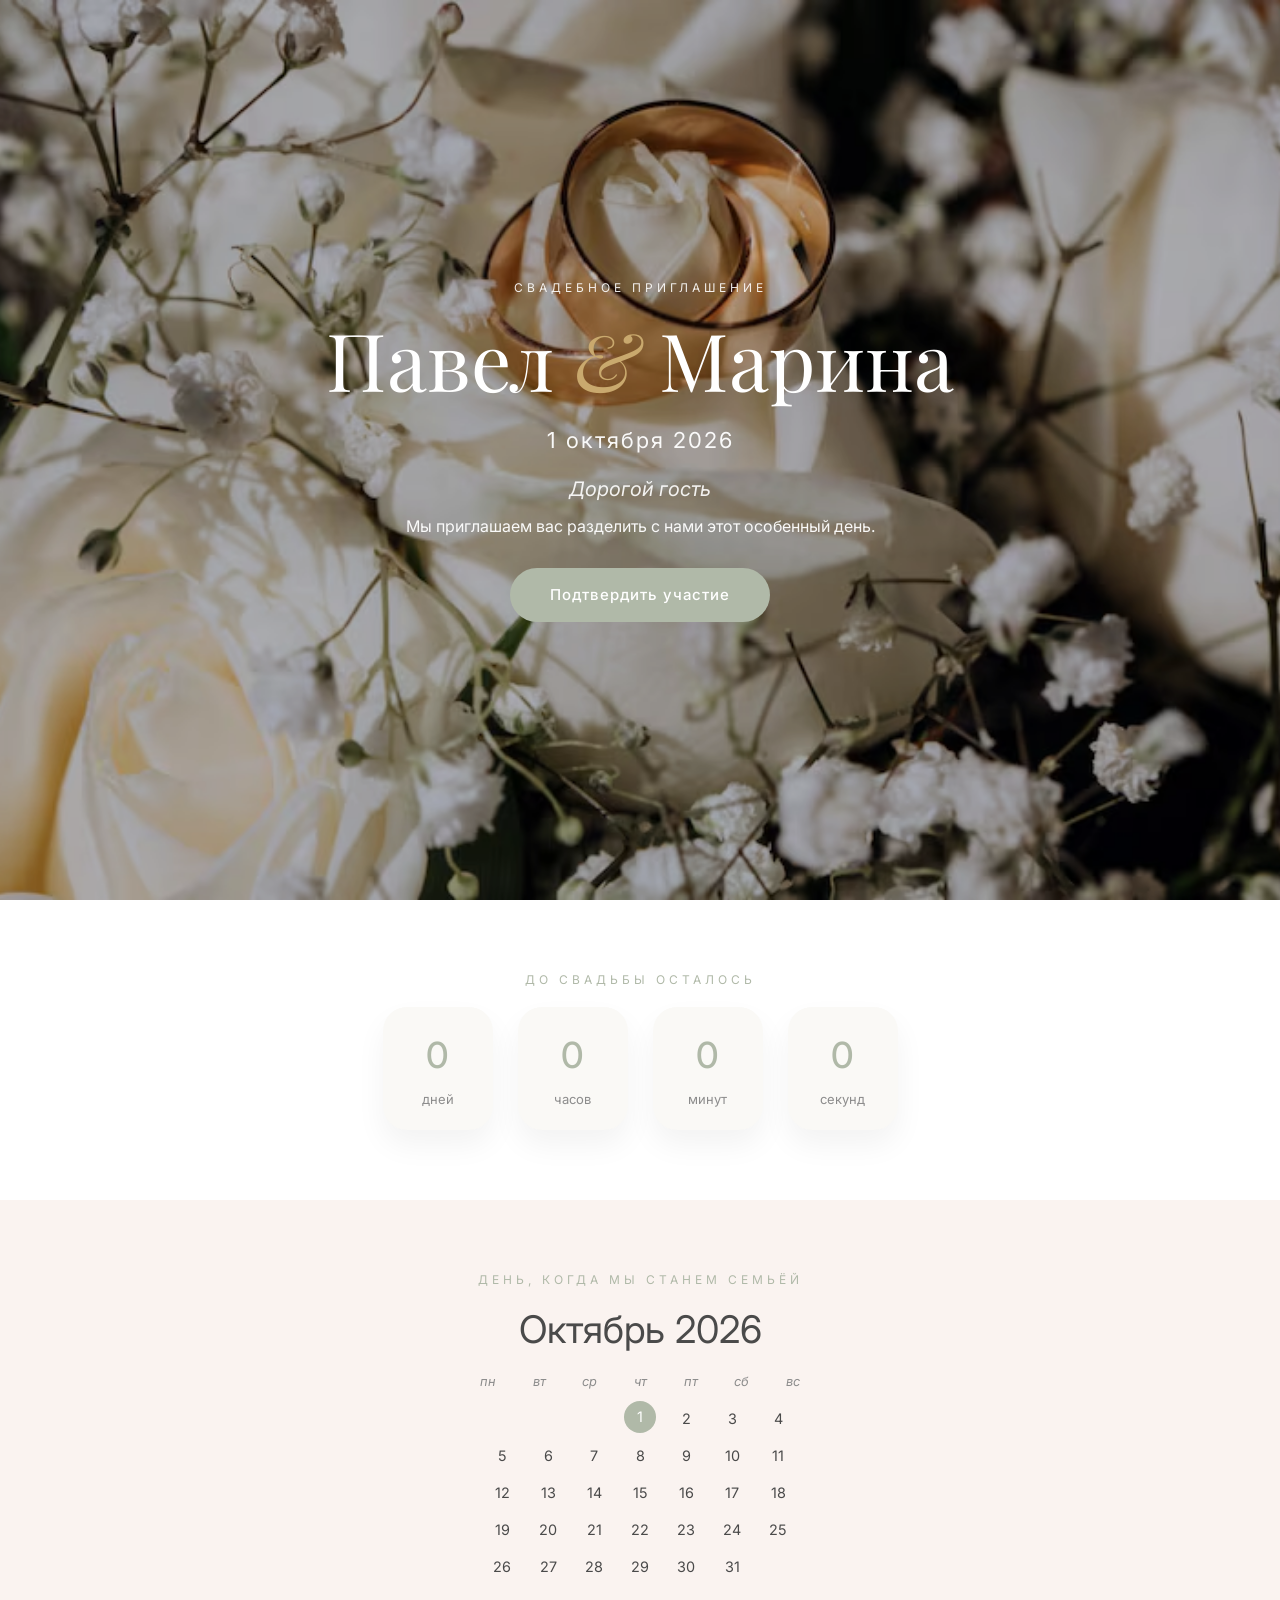
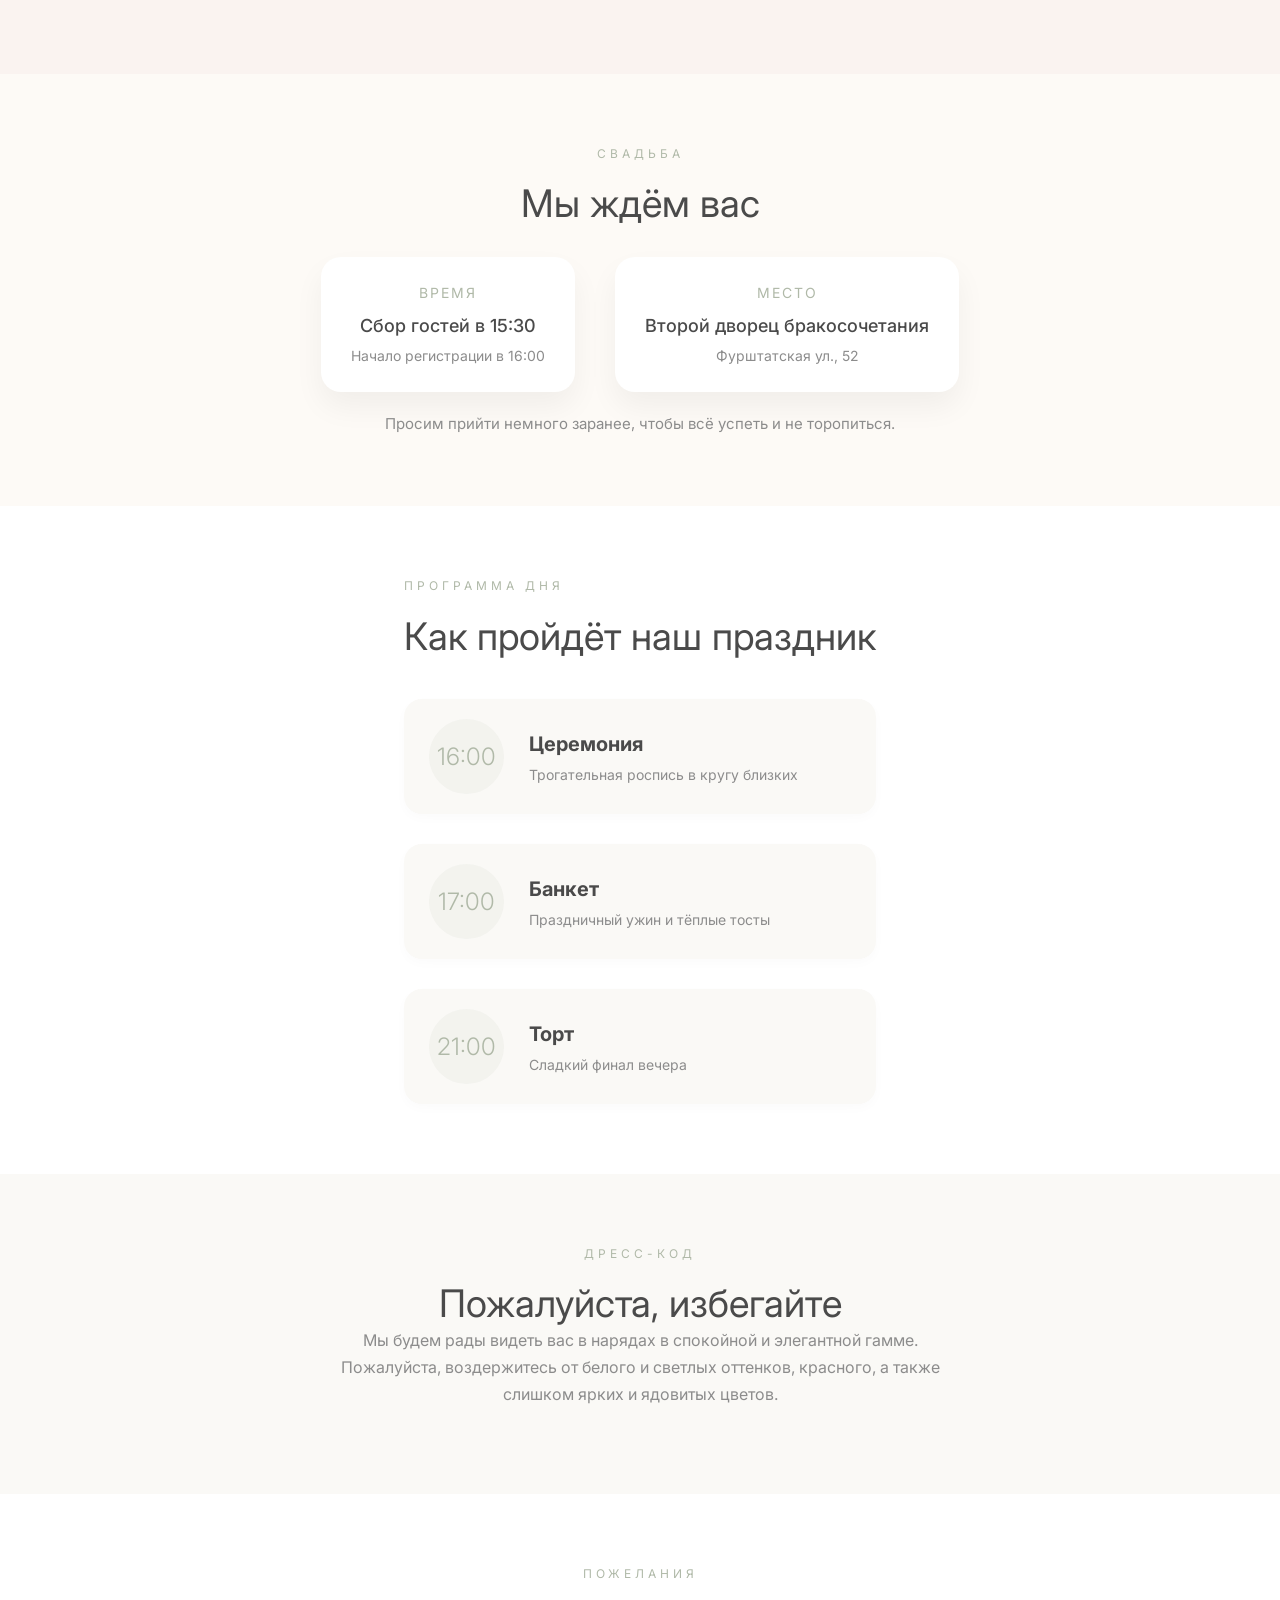
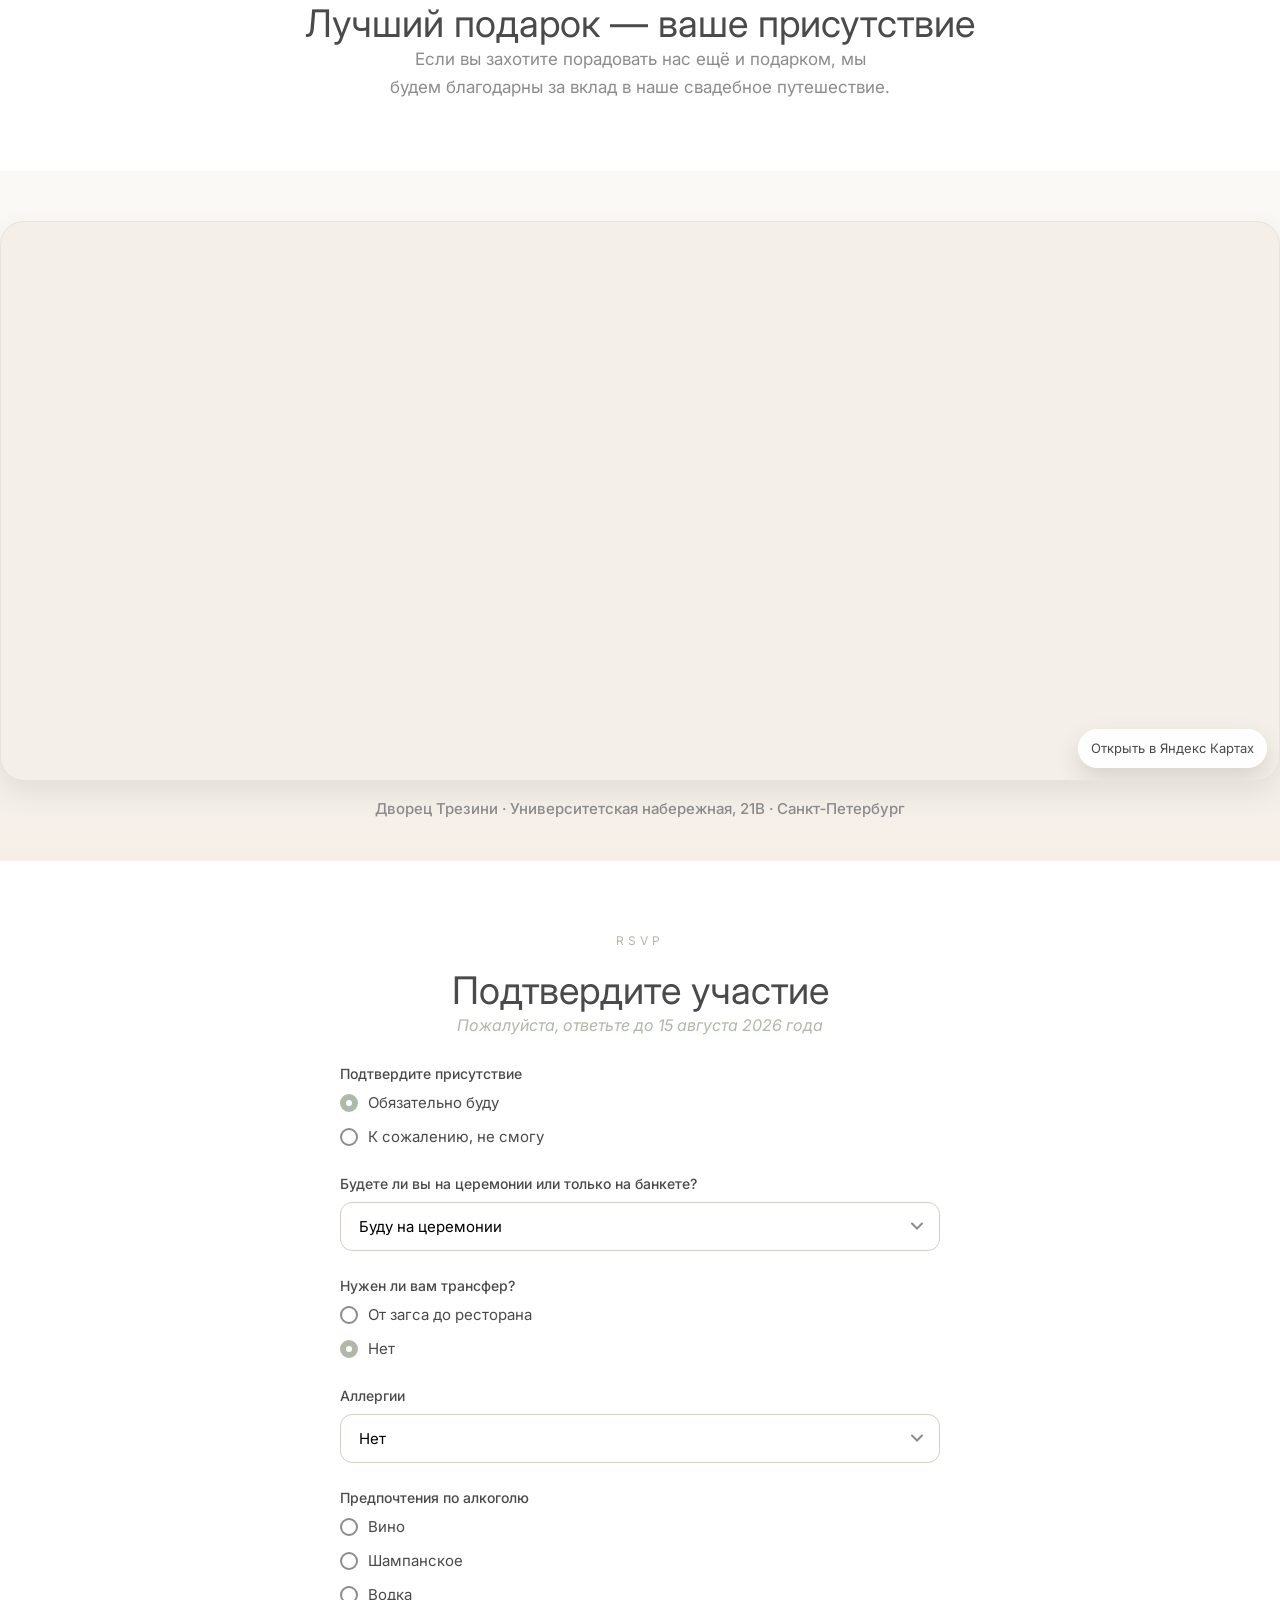
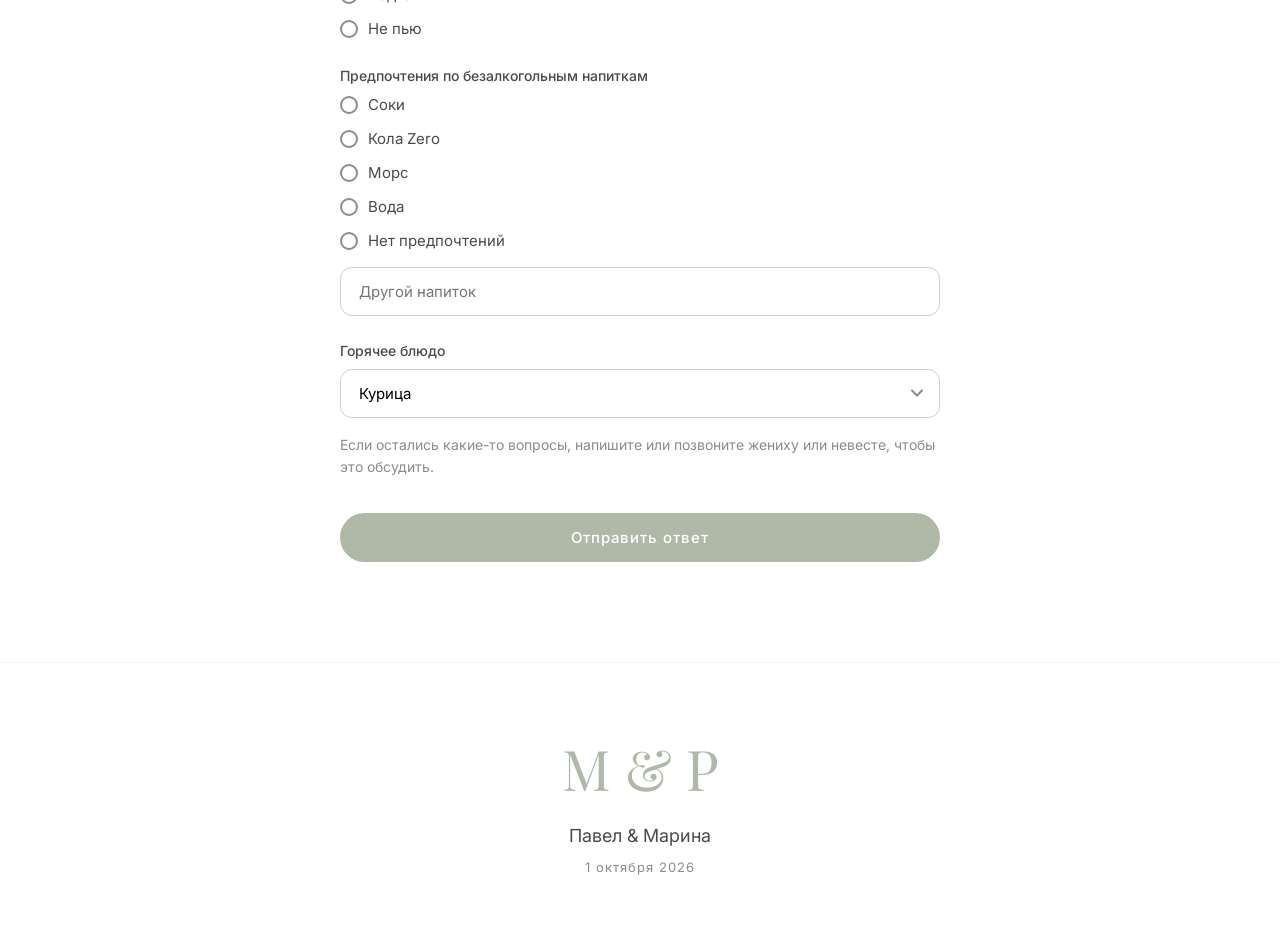
==== version2/index.html @ 0861cbe8 "initial site" ====
<!DOCTYPE html>
<html lang="ru">
  <head>
    <meta charset="UTF-8" />
    <meta name="viewport" content="width=device-width, initial-scale=1.0" />
    <title>Павел & Марина — 01.10.2026</title>
    <meta name="description" content="Приглашение на свадьбу Павла и Марины" />
    <meta property="og:title" content="Павел & Марина" />
    <meta property="og:description" content="1 октября 2026" />
    <meta property="og:image" content="../photos/hero.jpg" />
    <link rel="preconnect" href="https://fonts.googleapis.com" />
    <link rel="preconnect" href="https://fonts.gstatic.com" crossorigin />
    <link
      href="https://fonts.googleapis.com/css2?family=Playfair+Display:ital,wght@0,400;0,500;0,600;1,400&family=Inter:wght@300;400;500&display=swap"
      rel="stylesheet"
    />
    <link rel="stylesheet" href="style.css" />
  </head>
  <body>
    <div class="page">
      <!-- Hero с видео -->
      <header class="hero">
        <div class="hero-video-wrapper">
          <video
            autoplay
            muted
            loop
            playsinline
            class="hero-video"
            poster="../photos/hero.jpg"
          >
            <source src="../photos/wedding-video.mp4" type="video/mp4" />
          </video>
        </div>
        <div class="hero-overlay"></div>
        <div class="hero-content">
          <p class="overline">свадебное приглашение</p>
          <h1 class="names">Павел <span>&</span> Марина</h1>
          <p class="date">1 октября 2026</p>
          <div id="guestWelcome" class="guest-name"></div>
          <p id="heroInvitation" class="hero-invite"></p>
          <a href="#rsvp" class="btn btn-primary" id="rsvpLink"
            >Подтвердить участие</a
          >
        </div>
      </header>

      <main>
        <!-- Счётчик -->
        <section class="section countdown">
          <div class="container">
            <p class="overline">До свадьбы осталось</p>
            <div class="countdown-grid">
              <div class="count-item">
                <span id="days">0</span><small>дней</small>
              </div>
              <div class="count-item">
                <span id="hours">0</span><small>часов</small>
              </div>
              <div class="count-item">
                <span id="minutes">0</span><small>минут</small>
              </div>
              <div class="count-item">
                <span id="seconds">0</span><small>секунд</small>
              </div>
            </div>
          </div>
        </section>

        <!-- Календарь -->
        <section class="section calendar-section">
          <div class="container">
            <p class="overline">День, когда мы станем семьёй</p>
            <h2>Октябрь 2026</h2>
            <div class="calendar">
              <div class="calendar-header">
                <span>пн</span><span>вт</span><span>ср</span><span>чт</span
                ><span>пт</span><span>сб</span><span>вс</span>
              </div>
              <div class="calendar-grid">
                <div class="calendar-day"></div>
                <div class="calendar-day"></div>
                <div class="calendar-day"></div>
                <div class="calendar-day highlighted">1</div>
                <div class="calendar-day">2</div>
                <div class="calendar-day">3</div>
                <div class="calendar-day">4</div>
                <div class="calendar-day">5</div>
                <div class="calendar-day">6</div>
                <div class="calendar-day">7</div>
                <div class="calendar-day">8</div>
                <div class="calendar-day">9</div>
                <div class="calendar-day">10</div>
                <div class="calendar-day">11</div>
                <div class="calendar-day">12</div>
                <div class="calendar-day">13</div>
                <div class="calendar-day">14</div>
                <div class="calendar-day">15</div>
                <div class="calendar-day">16</div>
                <div class="calendar-day">17</div>
                <div class="calendar-day">18</div>
                <div class="calendar-day">19</div>
                <div class="calendar-day">20</div>
                <div class="calendar-day">21</div>
                <div class="calendar-day">22</div>
                <div class="calendar-day">23</div>
                <div class="calendar-day">24</div>
                <div class="calendar-day">25</div>
                <div class="calendar-day">26</div>
                <div class="calendar-day">27</div>
                <div class="calendar-day">28</div>
                <div class="calendar-day">29</div>
                <div class="calendar-day">30</div>
                <div class="calendar-day">31</div>
              </div>
            </div>
          </div>
        </section>

        <!-- Детали свадьбы -->
        <section class="section details">
          <div class="container">
            <p class="overline">Свадьба</p>
            <h2>Мы ждём вас</h2>
            <div class="details-grid">
              <div class="detail">
                <p class="detail-label">Время</p>
                <p class="detail-value">Сбор гостей в 15:30</p>
                <p class="detail-address">Начало регистрации в 16:00</p>
              </div>
              <div class="detail">
                <p class="detail-label">Место</p>
                <p class="detail-value">Второй дворец бракосочетания</p>
                <p class="detail-address">Фурштатская ул., 52</p>
              </div>
            </div>
            <p
              class="timing-note"
              style="
                max-width: 600px;
                margin: 20px auto 0;
                color: var(--muted);
                font-size: 15px;
              "
            >
              Просим прийти немного заранее, чтобы всё успеть и не торопиться.
            </p>
          </div>
        </section>

        <!-- Программа дня -->
        <section class="section schedule">
          <div class="container">
            <p class="overline">Программа дня</p>
            <h2>Как пройдёт наш праздник</h2>
            <div class="timeline">
              <div class="tl-item">
                <div class="time">16:00</div>
                <div>
                  <h3>Церемония</h3>
                  <p>Трогательная роспись в кругу близких</p>
                </div>
              </div>
              <div class="tl-item">
                <div class="time">17:00</div>
                <div>
                  <h3>Банкет</h3>
                  <p>Праздничный ужин и тёплые тосты</p>
                </div>
              </div>
              <div class="tl-item">
                <div class="time">21:00</div>
                <div>
                  <h3>Торт</h3>
                  <p>Сладкий финал вечера</p>
                </div>
              </div>
            </div>
          </div>
        </section>

        <!-- Дресс-код -->
        <section class="section dresscode">
          <div class="container">
            <p class="overline">Дресс-код</p>
            <h2>Пожалуйста, избегайте</h2>
            <p class="dress-subtitle">
              Мы будем рады видеть вас в нарядах в спокойной и элегантной гамме.
              Пожалуйста, воздержитесь от белого и светлых оттенков, красного,
              а также слишком ярких и ядовитых цветов.
            </p>
           
          </div>
        </section>

        <!-- Пожелания -->
        <section class="section gifts">
          <div class="container">
            <p class="overline">Пожелания</p>
            <h2>Лучший подарок — ваше присутствие</h2>
            <p class="gifts-text">
              Если вы захотите порадовать нас ещё и подарком, мы будем
              благодарны за вклад в наше свадебное путешествие.
            </p>
          </div>
        </section>

        <!-- Локация -->
        <section class="section location">
          <div class="map-wrapper">
            <div class="map-container">
              <iframe
                title="Карта места проведения"
                src="https://yandex.com/map-widget/v1/org/dvorets_trezini/1161661043/?ll=30.288212%2C59.936986&z=16"
                width="100%"
                height="100%"
                loading="lazy"
                allowfullscreen="true"
                referrerpolicy="strict-origin-when-cross-origin"
              ></iframe>
              <a
                class="map-link"
                href="https://yandex.com/maps/-/CTr6eLzB"
                target="_blank"
                rel="noopener noreferrer"
              >
                Открыть в Яндекс Картах
              </a>
            </div>
          </div>
          <div class="container">
            <p class="map-address">
              Дворец Трезини · Университетская набережная, 21В · Санкт‑Петербург
            </p>
          </div>
        </section>

        <!-- RSVP -->
        <section id="rsvp" class="section rsvp">
          <div class="container">
            <p class="overline">RSVP</p>
            <h2>Подтвердите участие</h2>
            <p class="rsvp-deadline">
              Пожалуйста, ответьте до 15 августа 2026 года
            </p>
            <p id="guestGreeting" class="guest-greeting"></p>
            <form id="rsvpForm" class="rsvp-form">
              <input type="text" name="website" class="honeypot" />
              <input type="hidden" name="name" id="guestNameInput" value="" />

              <div class="form-group">
                <label>Подтвердите присутствие</label>
                <div class="radio-group">
                  <label
                    ><input
                      type="radio"
                      name="attending"
                      value="обязательно буду"
                      checked
                    /><span class="radio"></span> Обязательно буду</label
                  >
                  <label
                    ><input
                      type="radio"
                      name="attending"
                      value="к сожалению, не смогу"
                    /><span class="radio"></span> К сожалению, не смогу</label
                  >
                </div>
              </div>
              <div class="form-group">
                <label>Будете ли вы на церемонии или только на банкете?</label>
                <select name="ceremony">
                  <option>Буду на церемонии</option>
                  <option>Приду только на банкет</option>
                </select>
              </div>
              <div class="form-group">
                <label>Нужен ли вам трансфер?</label>
                <div class="radio-group">
                  <label
                    ><input
                      type="radio"
                      name="transfer"
                      value="от загса до ресторана"
                    /><span class="radio"></span> От загса до
                    ресторана</label
                  >
                  <label
                    ><input type="radio" name="transfer" value="нет" checked /><span
                      class="radio"
                    ></span>
                    Нет</label
                  >
                </div>
              </div>
              <div class="form-group">
                <label>Аллергии</label>
                <select name="allergy" id="allergySelect">
                  <option>Нет</option>
                  <option>Есть (комментарий)</option>
                </select>
              </div>
              <div
                class="form-group"
                id="allergyCommentField"
                style="display: none"
              >
                <input
                  type="text"
                  name="allergy_comment"
                  placeholder="Опишите ваши пожелания"
                />
              </div>
              <div class="form-group">
                <label>Предпочтения по алкоголю</label>
                <div class="checkbox-group" data-none-value="не пью">
                  <label
                    ><input type="checkbox" name="alcohol" value="вино" /><span
                      class="checkbox"
                    ></span>
                    Вино</label
                  >
                  <label
                    ><input type="checkbox" name="alcohol" value="шампанское" /><span
                      class="checkbox"
                    ></span>
                    Шампанское</label
                  >
                  <label
                    ><input type="checkbox" name="alcohol" value="водка" /><span
                      class="checkbox"
                    ></span>
                    Водка</label
                  >
                  <label
                    ><input type="checkbox" name="alcohol" value="не пью" /><span
                      class="checkbox"
                    ></span>
                    Не пью</label
                  >
                </div>
              </div>
              <div class="form-group">
                <label>Предпочтения по безалкогольным напиткам</label>
                <div class="checkbox-group" data-none-value="нет предпочтений">
                  <label
                    ><input
                      type="checkbox"
                      name="soft_drinks"
                      value="соки"
                    /><span class="checkbox"></span> Соки</label
                  >
                  <label
                    ><input
                      type="checkbox"
                      name="soft_drinks"
                      value="кола zero"
                    /><span class="checkbox"></span> Кола Zero</label
                  >
                  <label
                    ><input
                      type="checkbox"
                      name="soft_drinks"
                      value="морс"
                    /><span class="checkbox"></span> Морс</label
                  >
                  <label
                    ><input
                      type="checkbox"
                      name="soft_drinks"
                      value="вода"
                    /><span class="checkbox"></span> Вода</label
                  >
                  <label
                    ><input
                      type="checkbox"
                      name="soft_drinks"
                      value="нет предпочтений"
                    /><span class="checkbox"></span> Нет предпочтений</label
                  >
                </div>
                <input
                  type="text"
                  name="soft_drinks_comment"
                  placeholder="Другой напиток"
                  class="soft-drink-input"
                />
              </div>
              <div class="form-group">
                <label>Горячее блюдо</label>
                <select name="main_dish">
                  <option>Курица</option>
                  <option>Рыба</option>
                  <option>Нет предпочтений</option>
                </select>
              </div>
              <p class="form-note">
                Если остались какие-то вопросы, напишите или позвоните жениху или
                невесте, чтобы это обсудить.
              </p>
              <button type="submit" class="btn btn-primary submit-btn">
                Отправить ответ
              </button>
            </form>
            <div id="successMessage" class="success-message"></div>
          </div>
        </section>
      </main>

      <footer>
        <div class="monogram">M & P</div>
        <p>Павел & Марина</p>
        <small>1 октября 2026</small>
      </footer>
    </div>

    <script src="script.js"></script>
  </body>
</html>
---- version2/style.css ----
:root {
  --sage: #b0b9a8;
  --text: #4a4a4a;
  --muted: #8c8c8c;
  --bg: #f9f7f4;
  --white: #ffffff;
  --gold: #c9a96e;
  --shadow: 0 15px 30px rgba(0, 0, 0, 0.05);
}

* {
  margin: 0;
  padding: 0;
  box-sizing: border-box;
}
html {
  scroll-behavior: smooth;
  scroll-snap-type: none;
}
body {
  font-family: "Inter", sans-serif;
  background: var(--bg);
  color: var(--text);
  line-height: 1.6;
  -webkit-font-smoothing: antialiased;
  overflow-x: hidden;
}
img {
  display: block;
  max-width: 100%;
  height: auto;
}
a {
  text-decoration: none;
  color: inherit;
}
.container {
  max-width: 800px;
  margin: 0 auto;
  padding: 0 24px;
}

.section {
  min-height: auto;
  display: flex;
  align-items: center;
  justify-content: center;
  padding: 70px 0;
  scroll-snap-align: none;
  opacity: 0;
  transform: translateY(20px);
  transition: opacity 0.9s ease, transform 0.9s ease;
}
.section.visible {
  opacity: 1;
  transform: translateY(0);
}

/* RSVP — всегда видима */
.rsvp {
  opacity: 1 !important;
  transform: translateY(0) !important;
  transition: none;
}

/* Hero */
.hero {
  position: relative;
  min-height: 100vh;
  display: flex;
  align-items: center;
  justify-content: center;
  text-align: center;
  overflow: hidden;
  color: white;
  scroll-snap-align: start;
}
.hero-video-wrapper {
  position: absolute;
  inset: 0;
  z-index: 0;
}
.hero-video {
  width: 100%;
  height: 100%;
  object-fit: cover;
}
.hero-overlay {
  position: absolute;
  inset: 0;
  background: rgba(0, 0, 0, 0.25);
  z-index: 1;
}
.hero-content {
  position: relative;
  z-index: 2;
  padding: 20px;
}
.hero-leaves {
  position: absolute;
  inset: 0;
  z-index: 1;
  pointer-events: none;
}
.leaf {
  position: absolute;
  opacity: 0.8;
  width: 280px;
}
.leaf-left {
  bottom: 0;
  left: -50px;
  transform: rotate(-10deg);
}
.leaf-right {
  top: -30px;
  right: -60px;
  transform: rotate(15deg);
}

.overline {
  text-transform: uppercase;
  letter-spacing: 4px;
  font-size: 12px;
  color: var(--sage);
  margin-bottom: 18px;
}
.hero .overline {
  color: rgba(255, 255, 255, 0.9);
}
h1.names {
  font-family: "Playfair Display", serif;
  font-weight: 400;
  font-size: clamp(52px, 10vw, 80px);
  line-height: 1.1;
  margin-bottom: 20px;
  color: white;
}

h1.names span {
  font-style: italic;
  color: var(--gold);
}
.date {
  font-size: 22px;
  letter-spacing: 2px;
  margin-bottom: 15px;
  color: rgba(255, 255, 255, 0.95);
}
.guest-name {
  font-size: 20px;
  font-style: italic;
  color: rgba(255, 255, 255, 0.9);
  margin-bottom: 8px;
}
.hero-invite {
  font-size: 16px;
  line-height: 1.7;
  color: rgba(255, 255, 255, 0.95);
  max-width: 620px;
  margin: 0 auto 28px;
}

h2 {
  font-size: clamp(28px, 4vw, 38px);
  font-weight: 400;
  line-height: 1.2;
}

.btn {
  display: inline-block;
  padding: 15px 40px;
  border-radius: 50px;
  font-size: 15px;
  letter-spacing: 1px;
  font-weight: 500;
  cursor: pointer;
  border: none;
  font-family: inherit;
  transition: 0.3s;
}
.btn-primary {
  background: var(--sage);
  color: white;
}
.btn-primary:hover {
  background: #9aa892;
  transform: translateY(-2px);
}
.btn-outline {
  background: transparent;
  border: 1px solid var(--sage);
  color: var(--sage);
}
.btn-outline:hover {
  background: var(--sage);
  color: white;
}

/* Счётчик */
.countdown {
  background: var(--white);
  text-align: center;
}
.countdown-grid {
  display: flex;
  justify-content: center;
  gap: 25px;
  flex-wrap: wrap;
  margin-top: 10px;
}
.count-item {
  background: #faf9f6;
  border-radius: 24px;
  padding: 20px 25px;
  box-shadow: var(--shadow);
  min-width: 110px;
}
.count-item span {
  font-size: 36px;
  font-weight: 500;
  color: var(--sage);
}
.count-item small {
  display: block;
  font-size: 13px;
  color: var(--muted);
  text-transform: lowercase;
  margin-top: 4px;
}

/* Календарь */
.calendar-section {
  background: #faf3f0;
  text-align: center;
}
.calendar {
  margin: 20px auto;
  max-width: 320px;
}
.calendar-header {
  display: flex;
  justify-content: space-between;
  font-size: 0.8rem;
  color: var(--muted);
  font-style: italic;
  margin-bottom: 8px;
}
.calendar-grid {
  display: grid;
  grid-template-columns: repeat(7, 1fr);
  gap: 2px;
  text-align: center;
}
.calendar-day {
  font-size: 0.9rem;
  padding: 6px 2px;
  color: var(--text);
}
.calendar-day.highlighted {
  background: var(--sage);
  color: white;
  border-radius: 50%;
  width: 32px;
  height: 32px;
  display: flex;
  align-items: center;
  justify-content: center;
  margin: 0 auto;
}

/* Остальные секции */
.story {
  background: var(--white);
  text-align: center;
}
.story-text {
  max-width: 650px;
  margin: 0 auto;
  color: var(--muted);
  font-size: 17px;
}
.story-text p {
  margin-bottom: 20px;
}

.details {
  text-align: center;
  background: #fdfaf6;
}
.details-grid {
  display: flex;
  justify-content: center;
  gap: 40px;
  flex-wrap: wrap;
  margin-top: 30px;
}
.detail {
  background: white;
  padding: 25px 30px;
  border-radius: 20px;
  box-shadow: var(--shadow);
  min-width: 180px;
}
.detail-label {
  font-size: 14px;
  text-transform: uppercase;
  letter-spacing: 2px;
  color: var(--sage);
  margin-bottom: 8px;
}
.detail-value {
  font-size: 18px;
  font-weight: 500;
}
.detail-address {
  color: var(--muted);
  font-size: 14px;
  margin-top: 4px;
}

.schedule {
  background: var(--white);
}
.timeline {
  display: flex;
  flex-direction: column;
  gap: 30px;
  margin-top: 40px;
}
.tl-item {
  display: flex;
  align-items: center;
  gap: 25px;
  background: #faf9f6;
  border-radius: 18px;
  padding: 20px 25px;
  box-shadow: 0 4px 12px rgba(0, 0, 0, 0.02);
}
.time {
  font-size: 24px;
  font-weight: 300;
  color: var(--sage);
  background: rgba(176, 185, 168, 0.1);
  border-radius: 50%;
  width: 75px;
  height: 75px;
  display: flex;
  align-items: center;
  justify-content: center;
  flex-shrink: 0;
  line-height: 1;
}
.tl-item h3 {
  font-size: 20px;
  margin-bottom: 4px;
}
.tl-item p {
  color: var(--muted);
  font-size: 14px;
}

/* Дресс-код */
.dresscode {
  text-align: center;
  background: #faf9f6;
}
.dress-subtitle {
  color: var(--muted);
  margin-bottom: 15px;
  line-height: 1.7;
  max-width: 640px;
  margin-left: auto;
  margin-right: auto;
}
.forbidden-colors {
  display: flex;
  justify-content: center;
  gap: 15px;
  margin: 20px 0;
  flex-wrap: wrap;
}
.color-badge {
  width: 40px;
  height: 40px;
  border-radius: 50%;
  border: 2px solid rgba(0, 0, 0, 0.1);
  position: relative;
  display: inline-block;
  cursor: default;
}
.color-badge .cross {
  position: absolute;
  top: 50%;
  left: 50%;
  transform: translate(-50%, -50%) rotate(45deg);
  width: 60%;
  height: 2px;
  background-color: #c00;
  display: block;
}
.color-badge .cross::after {
  content: "";
  position: absolute;
  top: 50%;
  left: 50%;
  transform: translate(-50%, -50%) rotate(90deg);
  width: 100%;
  height: 100%;
  background-color: #c00;
}
.fabric-badge {
  background: repeating-linear-gradient(
    45deg,
    #ccc,
    #ccc 2px,
    #999 2px,
    #999 4px
  );
}
.color-badge[data-tooltip]:hover::before {
  content: attr(data-tooltip);
  position: absolute;
  bottom: 120%;
  left: 50%;
  transform: translateX(-50%);
  background: rgba(0, 0, 0, 0.7);
  color: white;
  padding: 4px 8px;
  border-radius: 4px;
  font-size: 0.7rem;
  white-space: nowrap;
  z-index: 10;
}

/* Пожелания */
.gifts {
  text-align: center;
  background: var(--white);
}
.gifts-text {
  color: var(--muted);
  font-size: 17px;
  max-width: 500px;
  margin: 0 auto;
}

/* Локация */
.location {
  background: linear-gradient(180deg, #faf9f6 0%, #f5efe8 100%);
  text-align: center;
  padding: 50px 0 40px !important;
  flex-direction: column;
  display: flex;
  align-items: center;
  justify-content: center;
}
.location-heading-wrap {
  margin-bottom: 18px;
  text-align: center;
}
.location-heading-wrap h2 {
  font-family: "Playfair Display", serif;
  font-size: clamp(28px, 4vw, 38px);
  font-weight: 400;
  color: var(--text);
  margin-bottom: 0;
}
.map-wrapper {
  width: min(100%, 1400px);
  margin: 0 auto;
}
.map-container {
  position: relative;
  width: 100%;
  height: 560px;
  overflow: hidden;
  border-radius: 24px;
  box-shadow: 0 12px 30px rgba(0, 0, 0, 0.08);
  border: 1px solid rgba(176, 185, 168, 0.2);
  background: #f4efe8;
}
.map-container iframe {
  display: block;
  width: 100%;
  height: 100%;
  border: 0;
}
.map-link {
  position: absolute;
  right: 12px;
  bottom: 12px;
  z-index: 2;
  display: inline-flex;
  align-items: center;
  padding: 9px 13px;
  border-radius: 999px;
  background: rgba(255, 255, 255, 0.95);
  color: var(--text);
  font-size: 13px;
  box-shadow: 0 10px 24px rgba(0, 0, 0, 0.12);
}
.map-address {
  color: var(--muted);
  font-size: 15px;
  margin: 16px 0 0;
  font-weight: 500;
}

/* RSVP */
.rsvp {
  background: var(--white);
  text-align: center;
  min-height: 100vh;
}
.guest-greeting {
  max-width: 600px;
  margin: 0 auto 24px;
  text-align: center;
  color: var(--sage);
  font-size: 16px;
  font-style: italic;
}
.rsvp-deadline {
  font-style: italic;
  color: var(--sage);
  margin-bottom: 10px;
}
.rsvp-form {
  max-width: 600px;
  margin: 0 auto;
  display: flex;
  flex-direction: column;
  gap: 24px;
  text-align: left;
}
.form-group {
  display: flex;
  flex-direction: column;
  gap: 6px;
}
.form-group label {
  font-size: 14px;
  font-weight: 500;
  color: var(--text);
}
input,
select,
textarea {
  width: 100%;
  border: 1px solid #d4cfc4;
  background: white;
  border-radius: 12px;
  padding: 14px 18px;
  font-size: 15px;
  font-family: inherit;
  outline: none;
  transition: 0.3s;
}
input:focus,
select:focus,
textarea:focus {
  border-color: var(--sage);
}
select {
  appearance: none;
  background-image: url("data:image/svg+xml,%3Csvg width='12' height='8' viewBox='0 0 12 8' fill='none' xmlns='http://www.w3.org/2000/svg'%3E%3Cpath d='M1 1.5L6 6.5L11 1.5' stroke='%238c8c8c' stroke-width='2' stroke-linecap='round'/%3E%3C/svg%3E");
  background-repeat: no-repeat;
  background-position: right 16px center;
  padding-right: 36px;
}

.radio-group,
.checkbox-group {
  display: flex;
  flex-direction: column;
  gap: 10px;
}
.radio-group label,
.checkbox-group label {
  display: flex;
  align-items: center;
  gap: 10px;
  cursor: pointer;
  font-weight: 400;
  font-size: 15px;
}
.radio-group input,
.checkbox-group input {
  display: none;
}
.radio,
.checkbox {
  width: 18px;
  height: 18px;
  border: 2px solid var(--muted);
  border-radius: 50%;
  position: relative;
  flex-shrink: 0;
}
.radio-group input:checked + .radio {
  border-color: var(--sage);
  background: var(--sage);
}
.radio-group input:checked + .radio::after {
  content: "";
  position: absolute;
  top: 4px;
  left: 4px;
  width: 6px;
  height: 6px;
  background: white;
  border-radius: 50%;
}
.checkbox-group input:checked + .checkbox {
  border-color: var(--sage);
  background: var(--sage);
}
.checkbox-group input:checked + .checkbox::after {
  content: "";
  position: absolute;
  top: 4px;
  left: 4px;
  width: 6px;
  height: 6px;
  background: white;
  border-radius: 50%;
}
.soft-drink-input {
  margin-top: 8px;
}
.form-note {
  color: var(--muted);
  font-size: 14px;
  line-height: 1.6;
  margin-top: -8px;
}
.submit-btn {
  margin-top: 10px;
}
.honeypot {
  display: none;
}
.success-message {
  margin-top: 30px;
  text-align: center;
  font-style: italic;
  color: var(--sage);
}

/* Футер */
footer {
  text-align: center;
  padding: 60px 20px;
  background: var(--white);
  border-top: 1px solid rgba(0, 0, 0, 0.03);
  scroll-snap-align: start;
}
.monogram {
  font-family: "Playfair Display", serif;
  font-size: 56px;
  color: var(--sage);
  margin-bottom: 10px;
}
footer p {
  font-size: 18px;
}
footer small {
  color: var(--muted);
  font-size: 13px;
  letter-spacing: 1px;
  display: block;
  margin-top: 6px;
}

/* Адаптивность */
@media (max-width: 768px) {
  .section {
    padding: 80px 0;
  }
  .location {
    padding: 80px 0 !important;
    display: block; /* убираем флекс, чтобы работали стандартные отступы */
  }
  .map-container {
    height: 80vh;
    border-radius: 18px;
    overflow: hidden;
    box-shadow: var(--shadow);
    border: 2px solid #eadfc8;
  }
  .details-grid {
    flex-direction: column;
    align-items: center;
  }
  .tl-item {
    flex-direction: column;
    align-items: flex-start;
    gap: 12px;
  }
  .leaf {
    width: 200px;
  }
  .time {
    width: 65px;
    height: 65px;
    font-size: 22px;
  }
  .rsvp {
    min-height: 100vh;
  }
}
@media (max-width: 480px) {
  .hero h1 {
    font-size: 46px;
  }
}
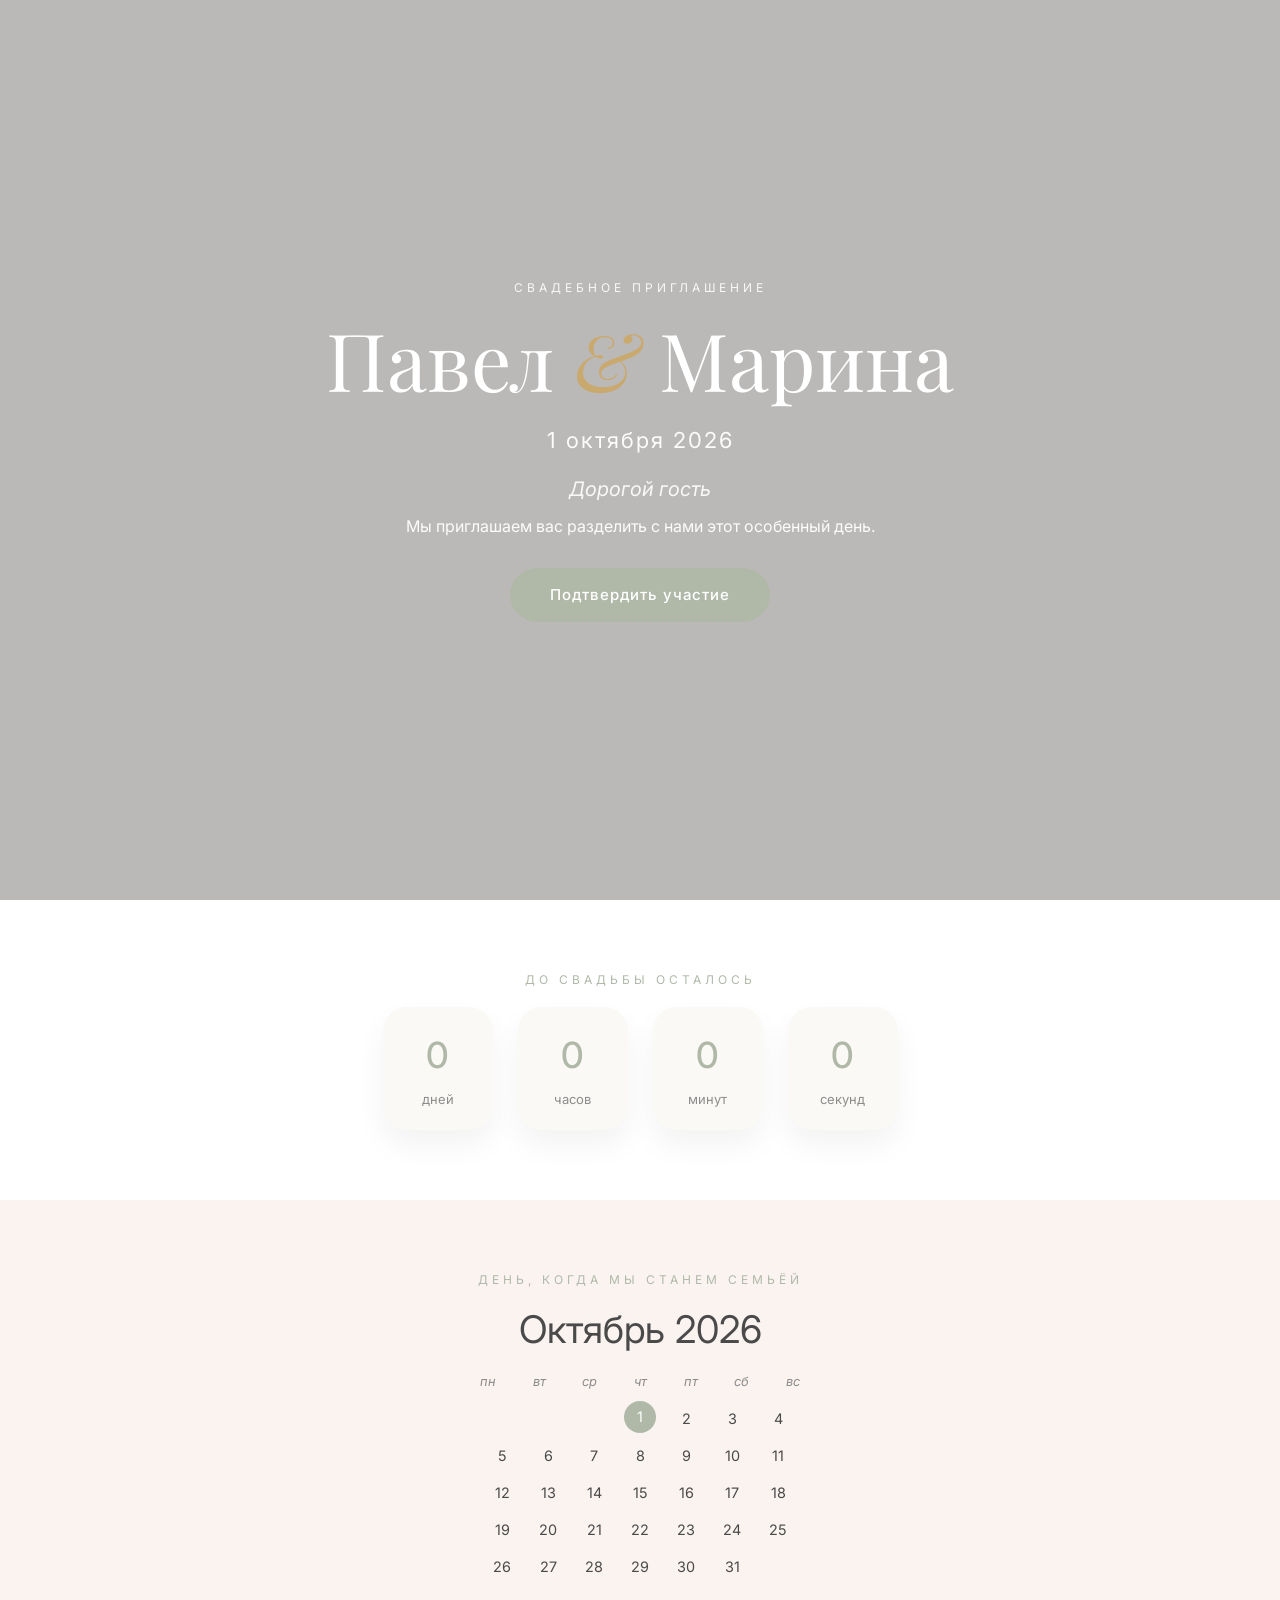
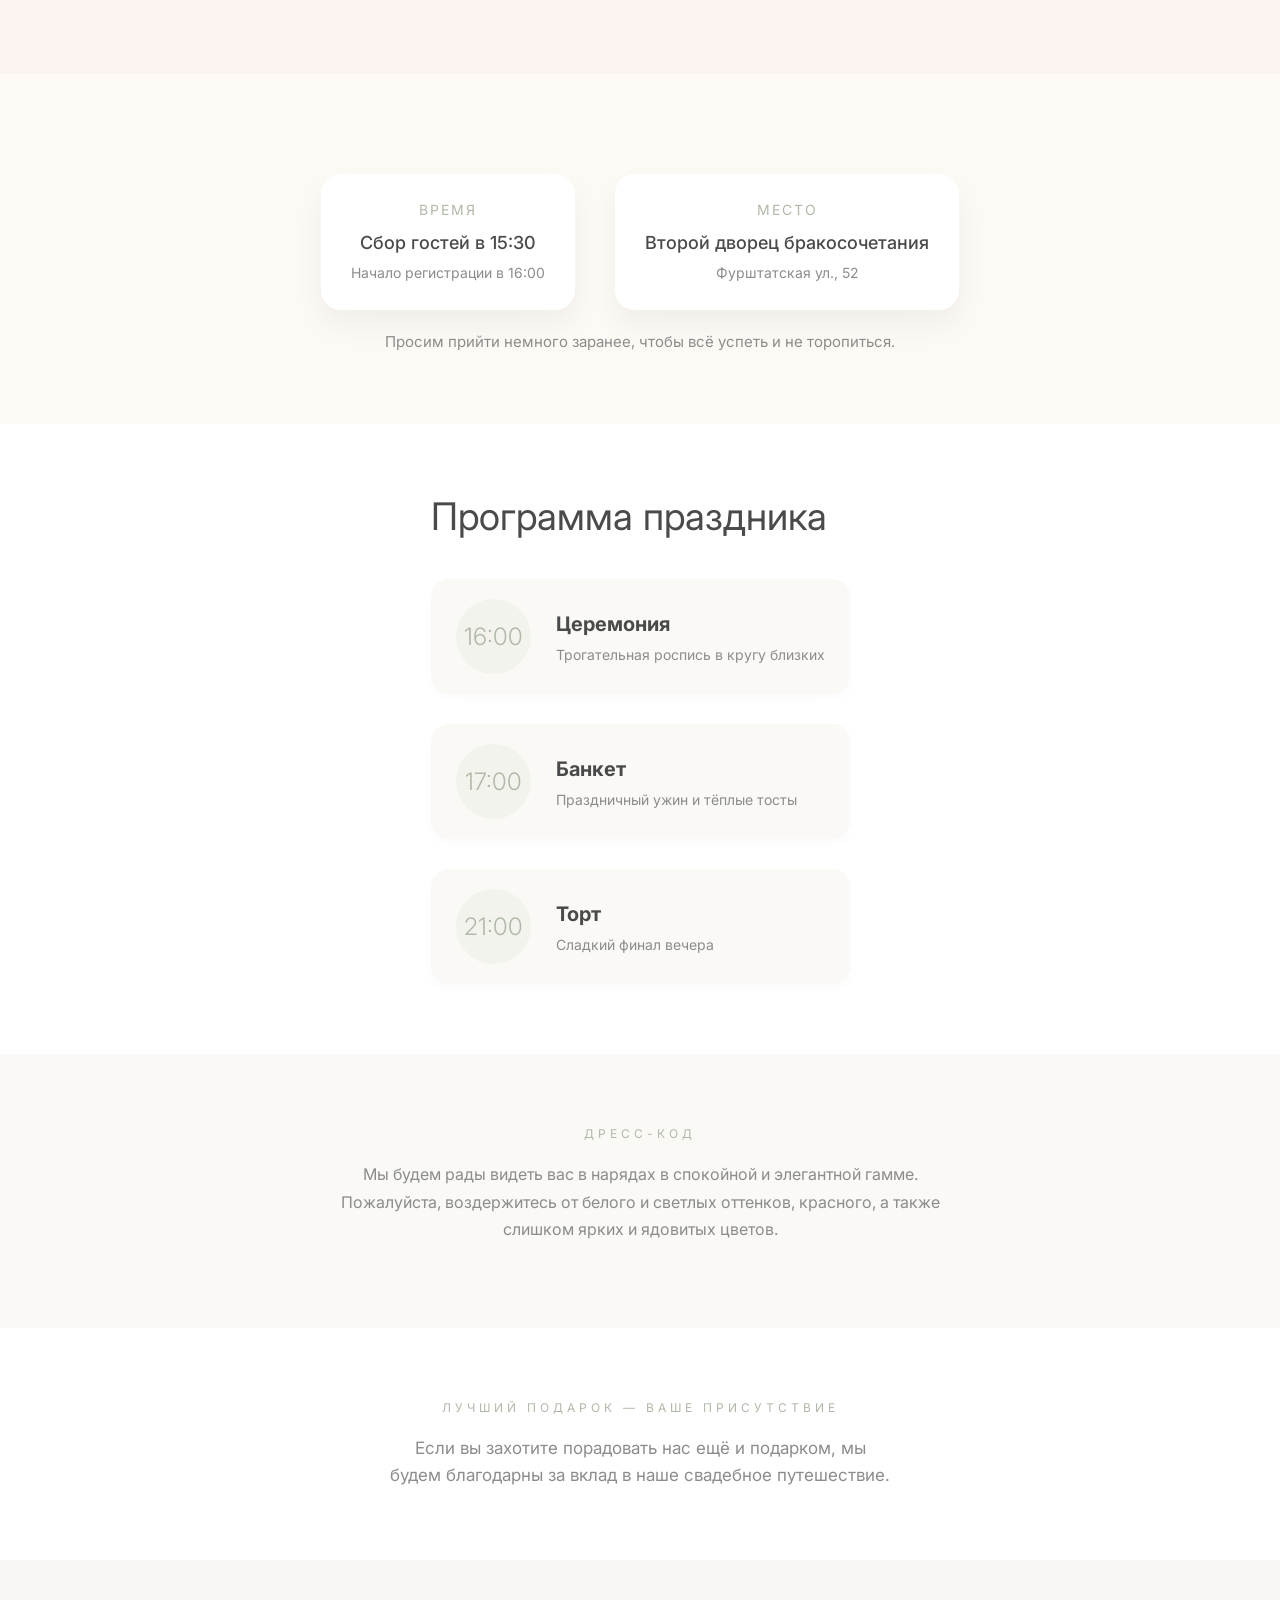
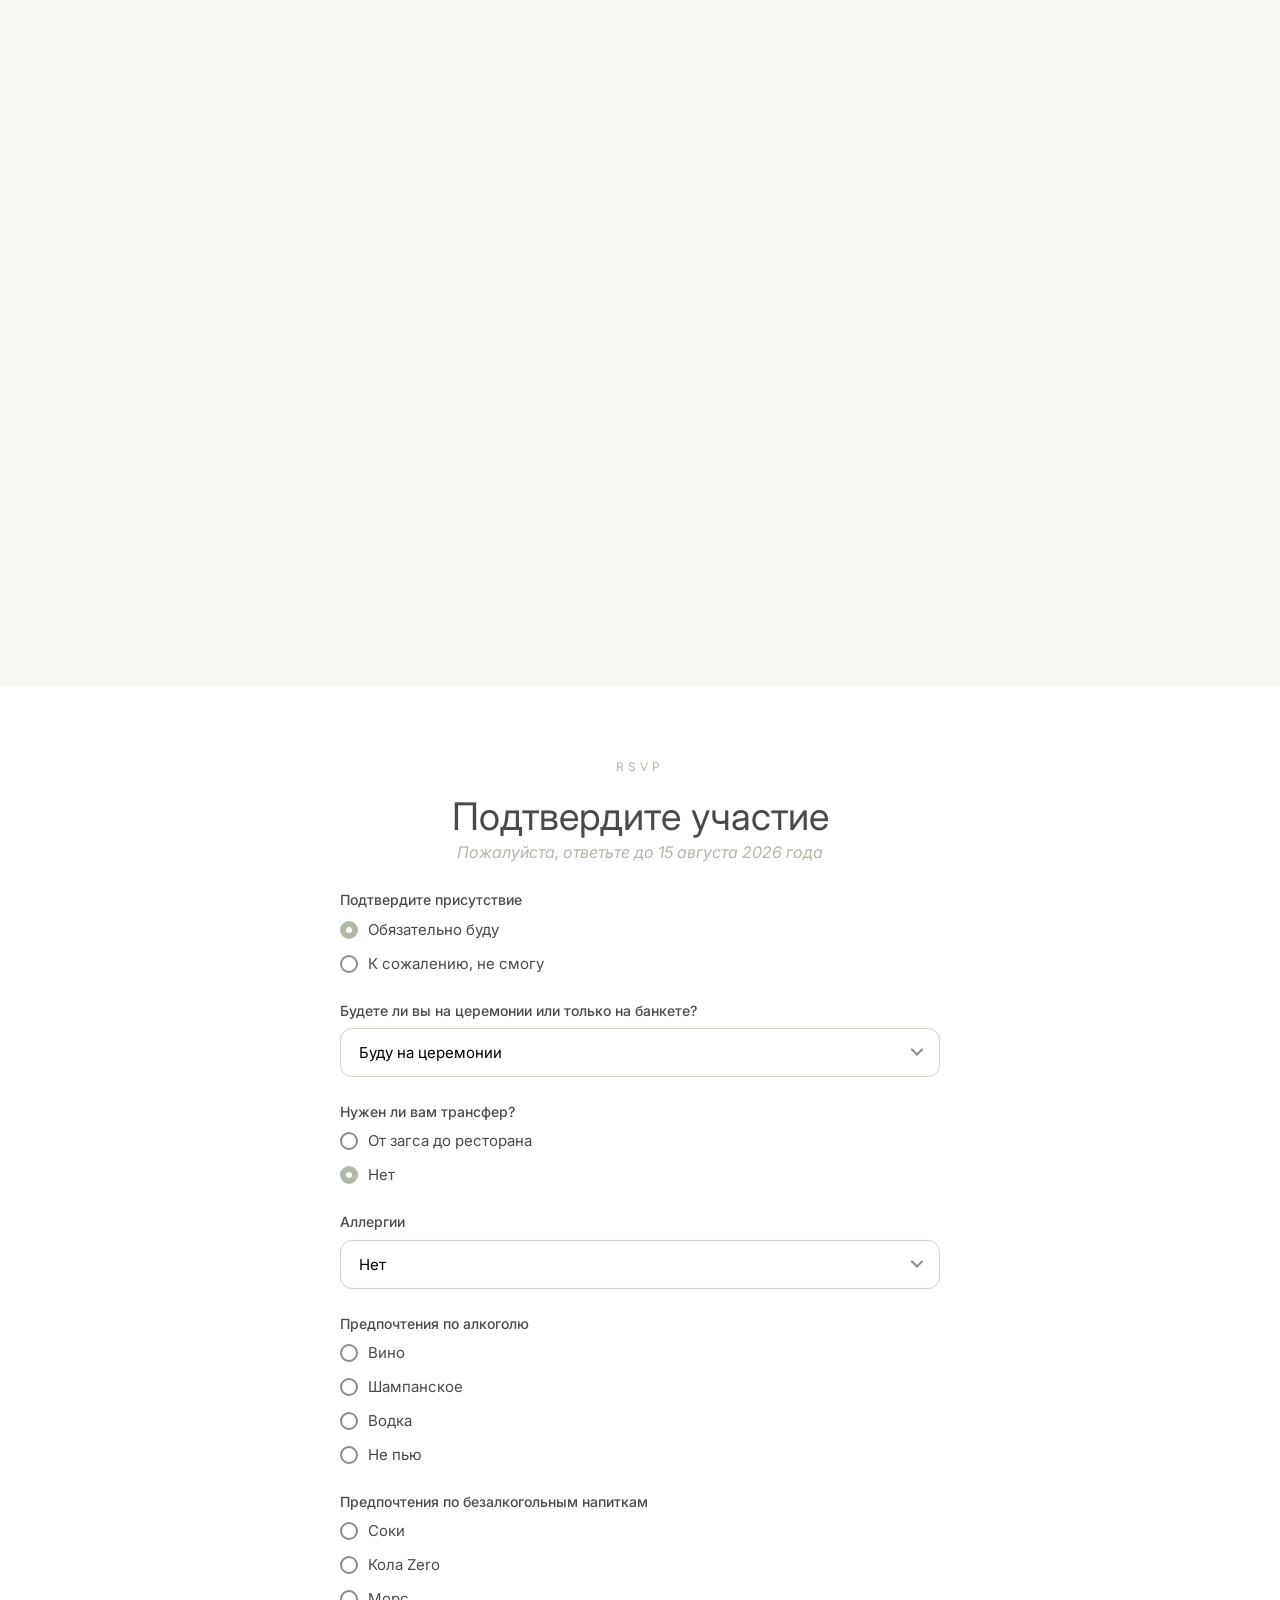
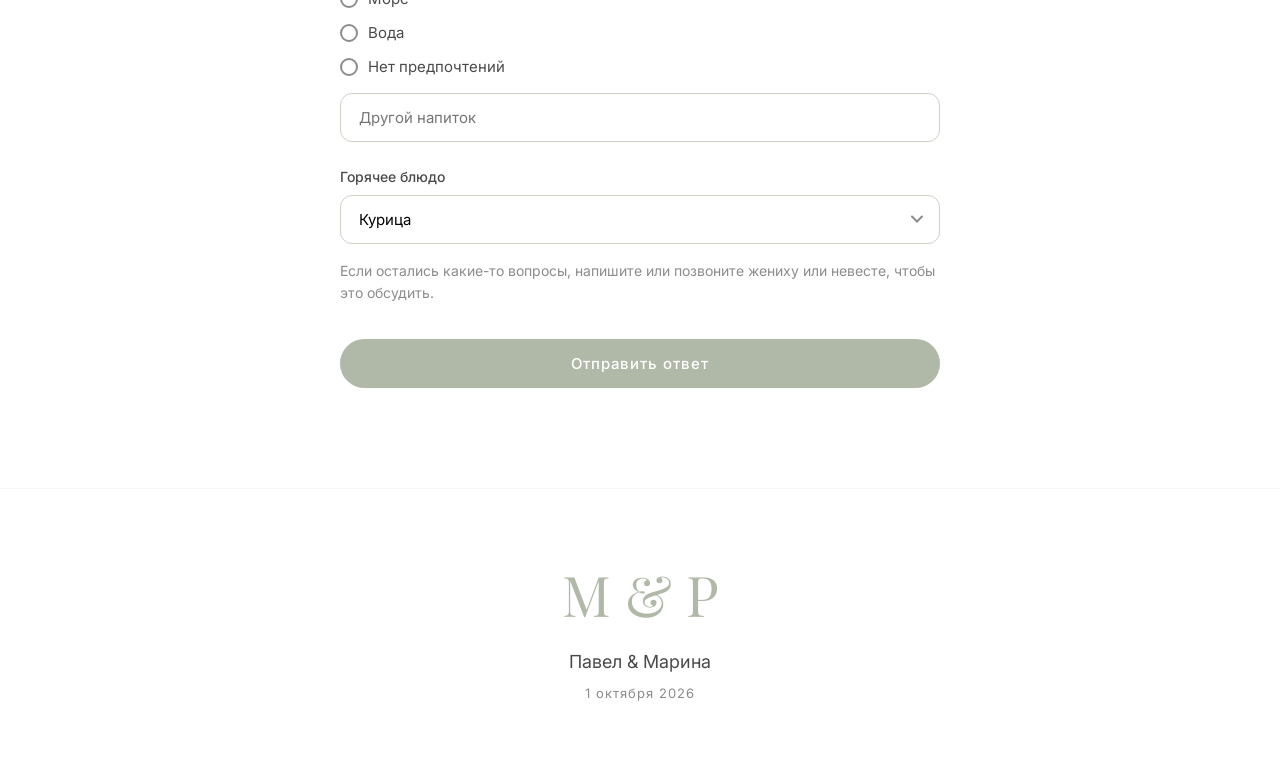
==== commit c97c3da4: "fix text" ====
--- a/version2/index.html
+++ b/version2/index.html
@@ -16,7 +16,13 @@
     />
     <link rel="stylesheet" href="style.css" />
   </head>
-  <body>
+  <body class="loading">
+    <!-- Лоадер -->
+    <div id="weddingLoader">
+      <div class="spinner"></div>
+      <p>Загрузка...</p>
+    </div>
+
     <div class="page">
       <!-- Hero с видео -->
       <header class="hero">
@@ -39,7 +45,7 @@
           <p class="date">1 октября 2026</p>
           <div id="guestWelcome" class="guest-name"></div>
           <p id="heroInvitation" class="hero-invite"></p>
-          <a href="#rsvp" class="btn btn-primary" id="rsvpLink"
+          <a href="#counter" class="btn btn-primary" id="counterLink"
             >Подтвердить участие</a
           >
         </div>
@@ -47,7 +53,7 @@
 
       <main>
         <!-- Счётчик -->
-        <section class="section countdown">
+        <section id="counter" class="section countdown">
           <div class="container">
             <p class="overline">До свадьбы осталось</p>
             <div class="countdown-grid">
@@ -120,8 +126,8 @@
         <!-- Детали свадьбы -->
         <section class="section details">
           <div class="container">
-            <p class="overline">Свадьба</p>
-            <h2>Мы ждём вас</h2>
+            <!-- <p class="overline">Мы ждём вас</p> -->
+            <!-- <h2>Мы ждём вас</h2> -->
             <div class="details-grid">
               <div class="detail">
                 <p class="detail-label">Время</p>
@@ -151,8 +157,8 @@
         <!-- Программа дня -->
         <section class="section schedule">
           <div class="container">
-            <p class="overline">Программа дня</p>
-            <h2>Как пройдёт наш праздник</h2>
+            <!-- <p class="overline">Программа праздника</p> -->
+            <h2>Программа праздника</h2>
             <div class="timeline">
               <div class="tl-item">
                 <div class="time">16:00</div>
@@ -183,21 +189,20 @@
         <section class="section dresscode">
           <div class="container">
             <p class="overline">Дресс-код</p>
-            <h2>Пожалуйста, избегайте</h2>
+            <!-- <h2>Пожалуйста, избегайте</h2> -->
             <p class="dress-subtitle">
               Мы будем рады видеть вас в нарядах в спокойной и элегантной гамме.
               Пожалуйста, воздержитесь от белого и светлых оттенков, красного,
               а также слишком ярких и ядовитых цветов.
             </p>
-           
           </div>
         </section>
 
         <!-- Пожелания -->
         <section class="section gifts">
           <div class="container">
-            <p class="overline">Пожелания</p>
-            <h2>Лучший подарок — ваше присутствие</h2>
+            <p class="overline">Лучший подарок — ваше присутствие</p>
+            <!-- <h2>Лучший подарок — ваше присутствие</h2> -->
             <p class="gifts-text">
               Если вы захотите порадовать нас ещё и подарком, мы будем
               благодарны за вклад в наше свадебное путешествие.
@@ -208,6 +213,7 @@
         <!-- Локация -->
         <section class="section location">
           <div class="map-wrapper">
+              <p class="overline">Место проведения банкета</p>
             <div class="map-container">
               <iframe
                 title="Карта места проведения"
@@ -417,4 +423,4 @@
 
     <script src="script.js"></script>
   </body>
-</html>
+</html>
--- a/version2/style.css
+++ b/version2/style.css
@@ -40,6 +40,45 @@
   padding: 0 24px;
 }
 
+/* ========== ЛОАДЕР ========== */
+#weddingLoader {
+  position: fixed;
+  top: 0;
+  left: 0;
+  width: 100%;
+  height: 100%;
+  background: #faf8f5;
+  display: flex;
+  flex-direction: column;
+  align-items: center;
+  justify-content: center;
+  z-index: 9999;
+  transition: opacity 0.5s ease;
+  font-family: "Playfair Display", serif;
+}
+#weddingLoader .spinner {
+  width: 50px;
+  height: 50px;
+  border: 2px solid #d4c5b9;
+  border-top: 2px solid #8b7d6b;
+  border-radius: 50%;
+  animation: spin 1s linear infinite;
+  margin-bottom: 20px;
+}
+#weddingLoader p {
+  color: #8b7d6b;
+  font-size: 18px;
+  letter-spacing: 2px;
+}
+@keyframes spin {
+  0% { transform: rotate(0deg); }
+  100% { transform: rotate(360deg); }
+}
+body.loading .page {
+  visibility: hidden;
+}
+
+/* ========== ОСНОВНОЕ ========== */
 .section {
   min-height: auto;
   display: flex;
@@ -270,19 +309,7 @@
 }
 
 /* Остальные секции */
-.story {
-  background: var(--white);
-  text-align: center;
-}
-.story-text {
-  max-width: 650px;
-  margin: 0 auto;
-  color: var(--muted);
-  font-size: 17px;
-}
-.story-text p {
-  margin-bottom: 20px;
-}
+
 
 .details {
   text-align: center;
@@ -676,11 +703,11 @@
 /* Адаптивность */
 @media (max-width: 768px) {
   .section {
-    padding: 80px 0;
+    padding: 60px 0;
   }
   .location {
     padding: 80px 0 !important;
-    display: block; /* убираем флекс, чтобы работали стандартные отступы */
+    display: block;
   }
   .map-container {
     height: 80vh;
@@ -714,4 +741,4 @@
   .hero h1 {
     font-size: 46px;
   }
-}
+}
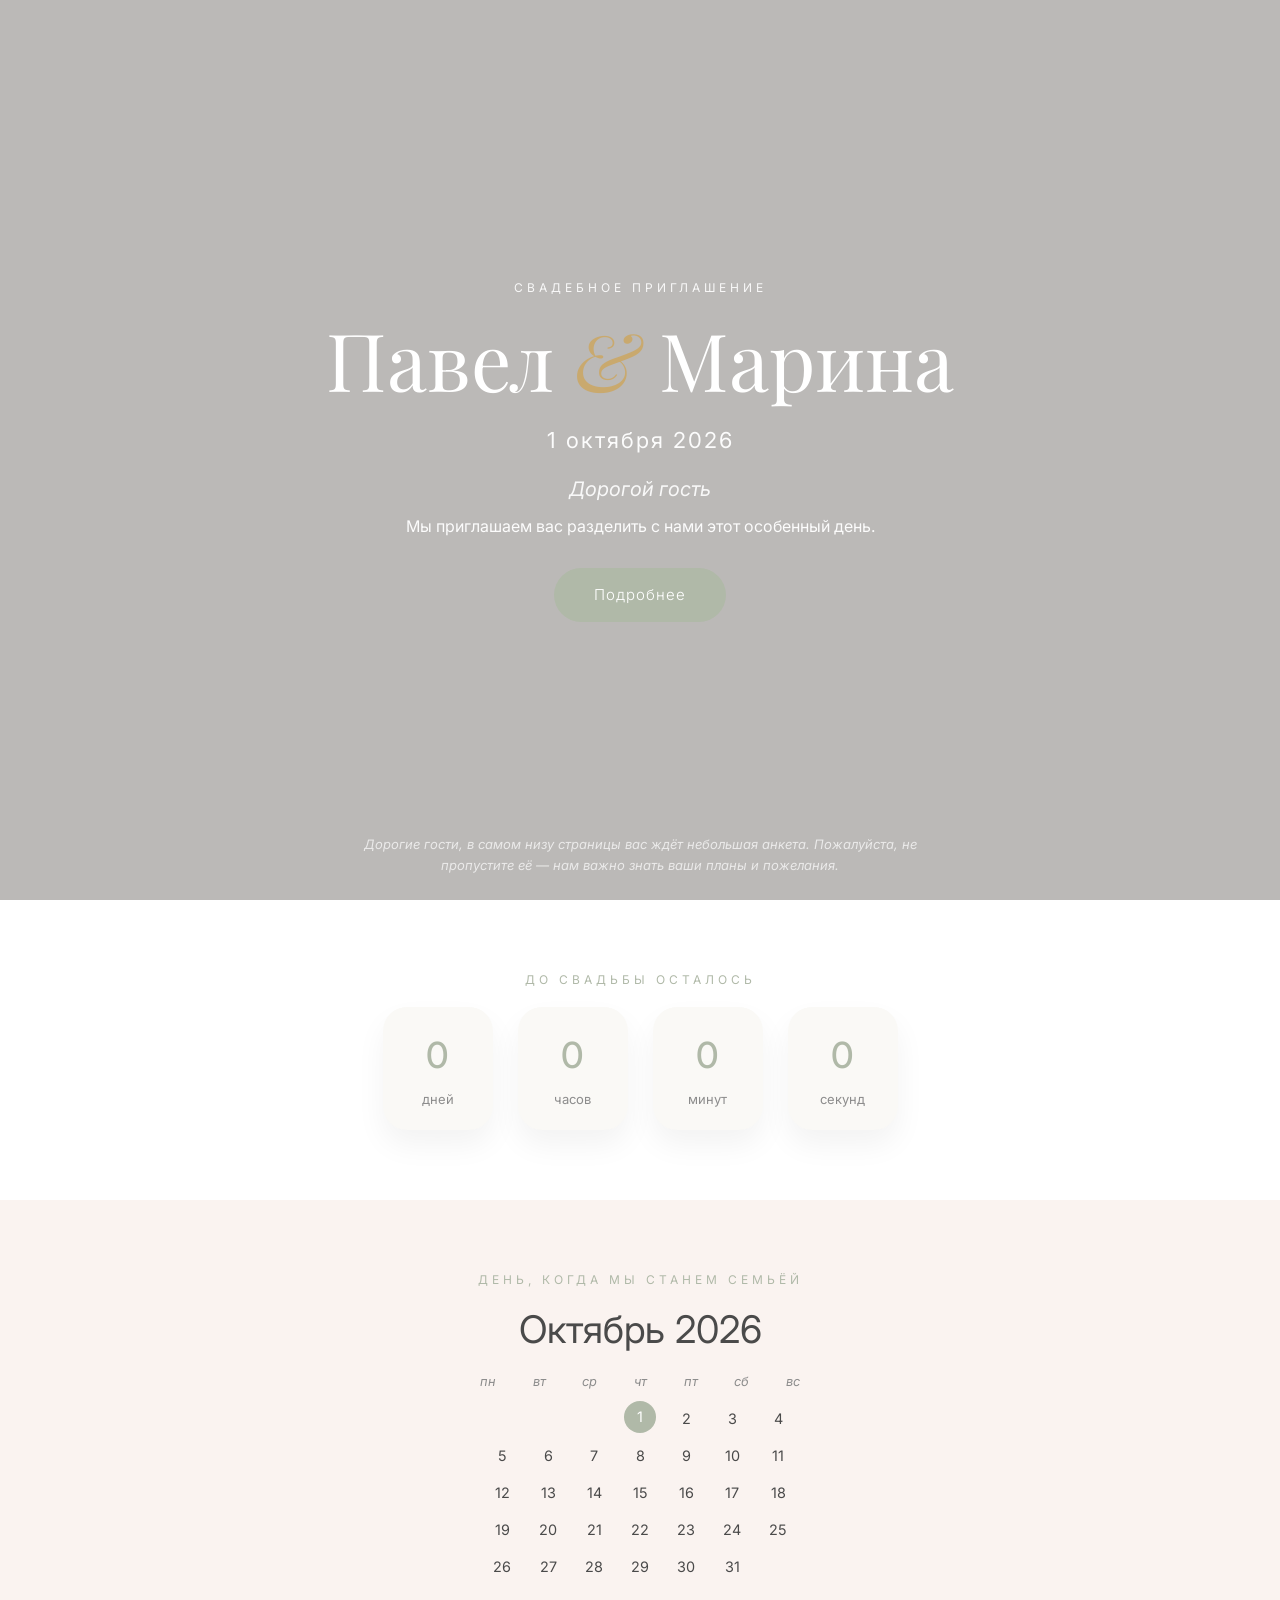
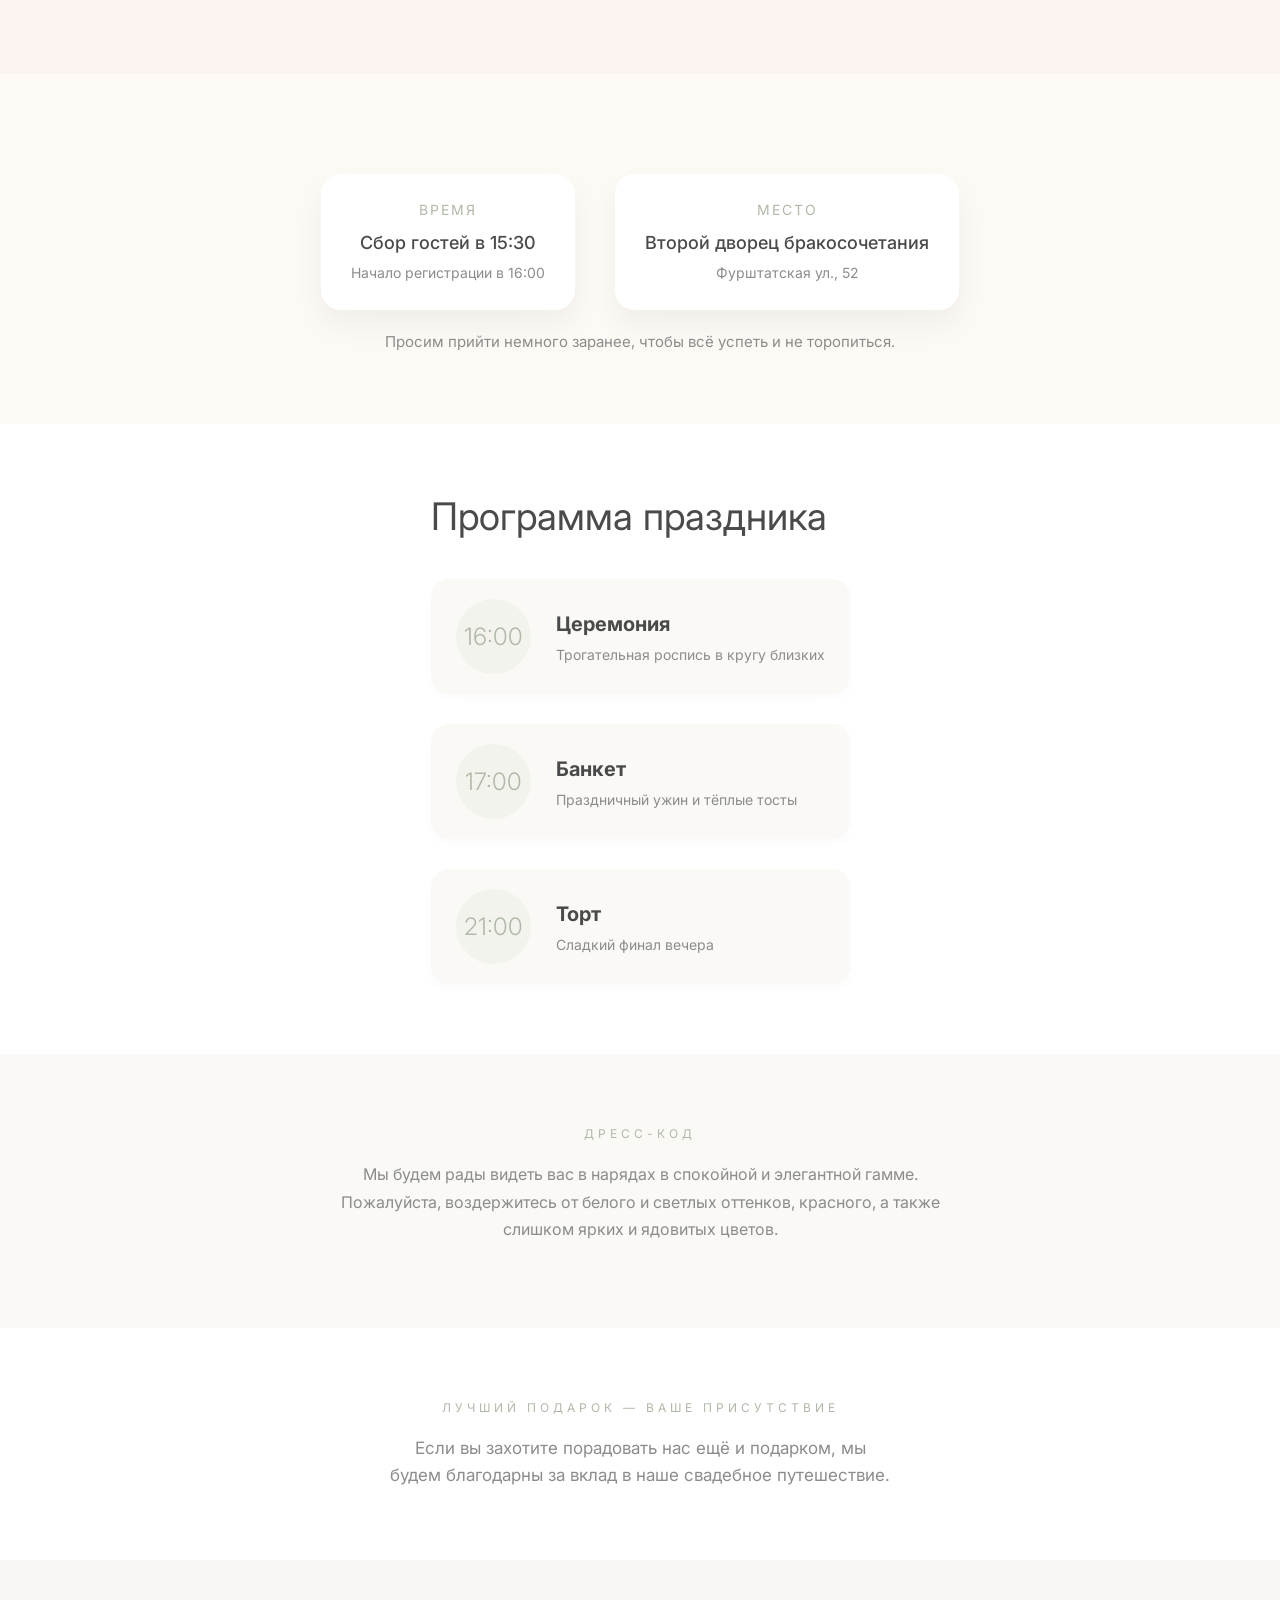
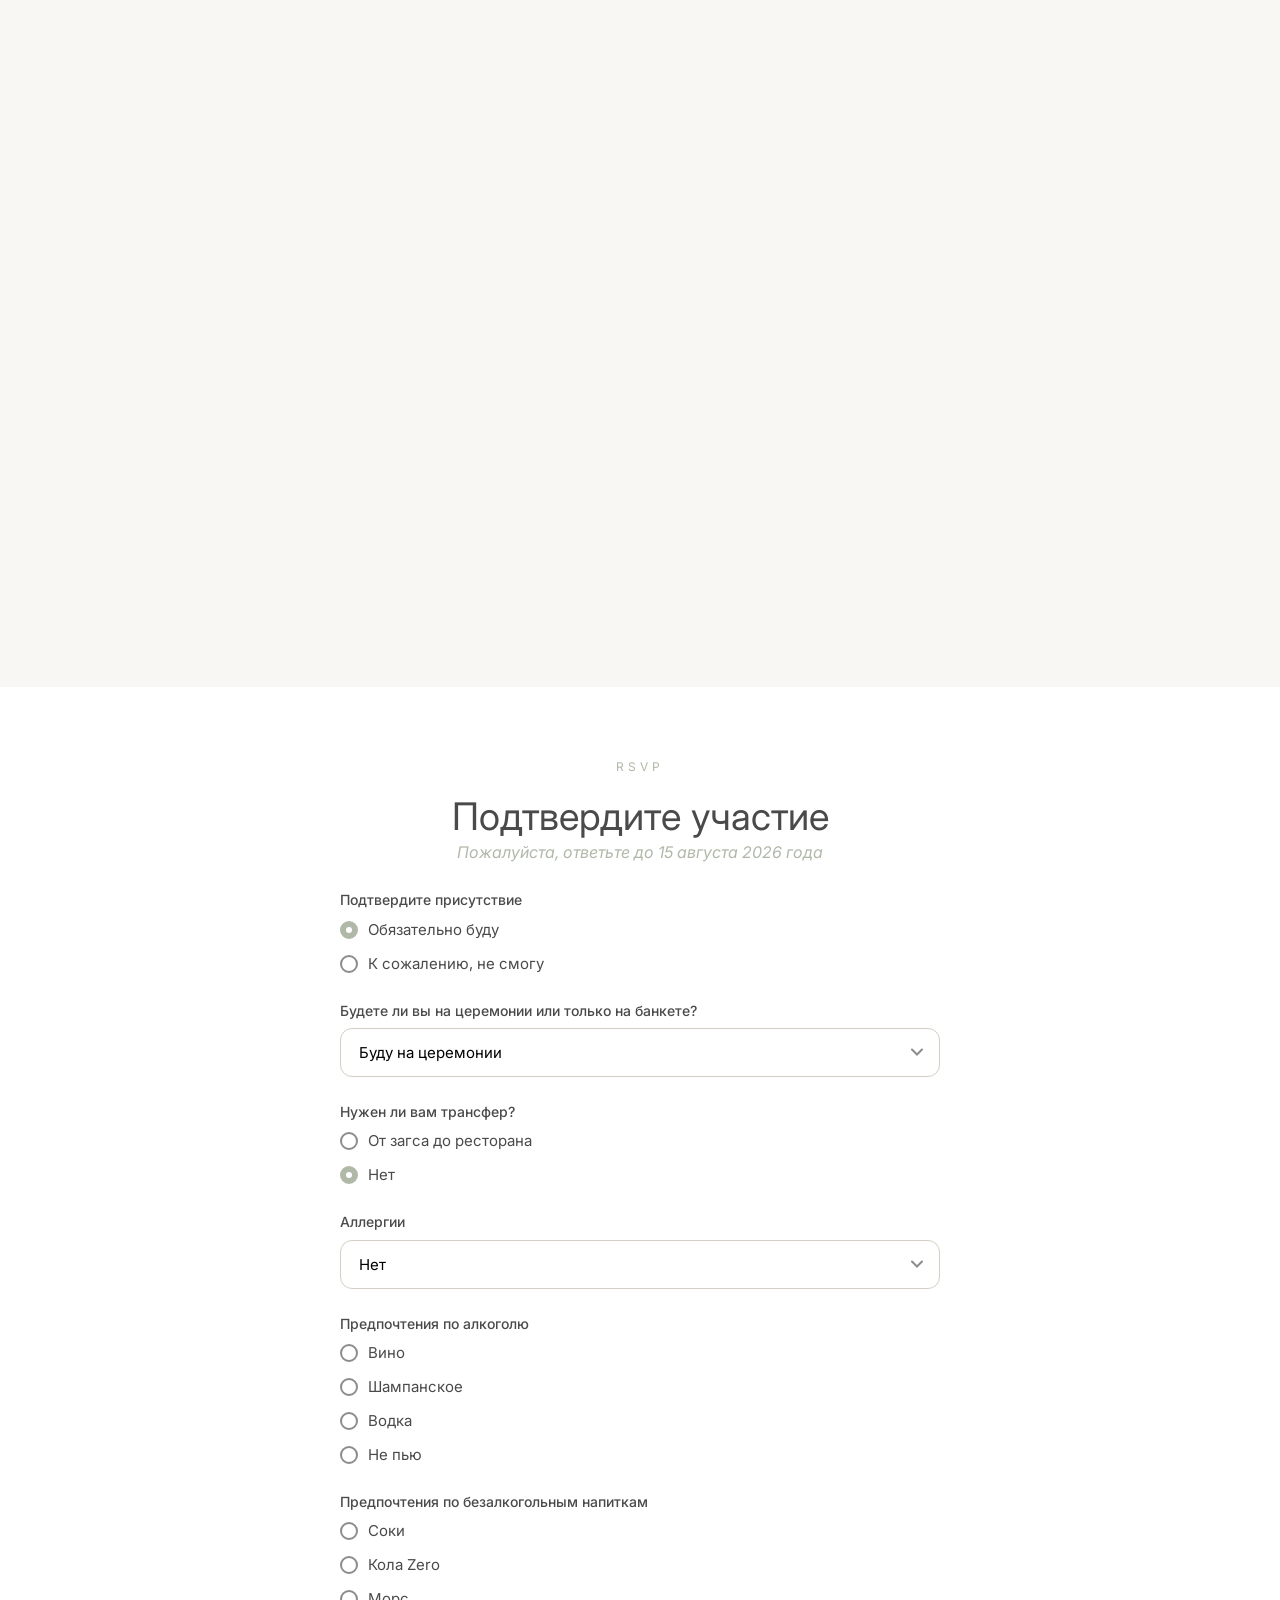
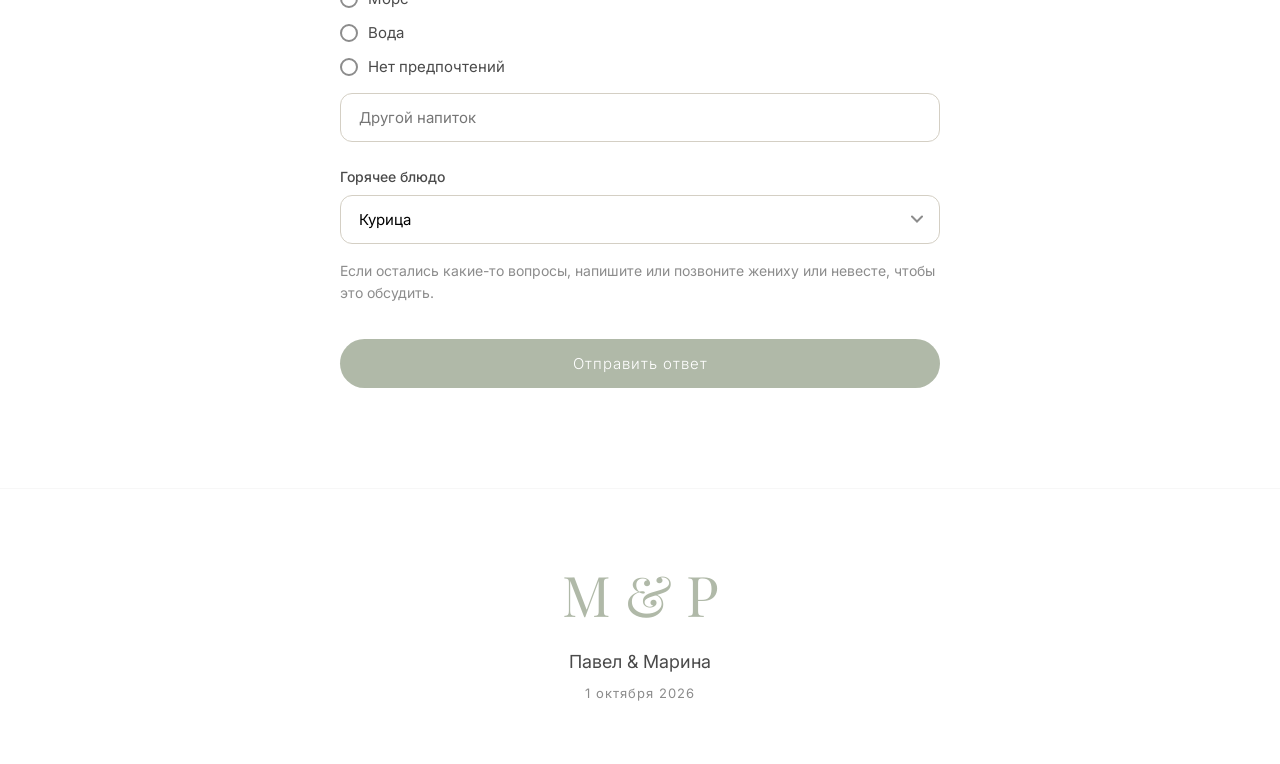
==== commit d1c9755b: "added hero scroll hint" ====
--- a/version2/index.html
+++ b/version2/index.html
@@ -17,14 +17,12 @@
     <link rel="stylesheet" href="style.css" />
   </head>
   <body class="loading">
-    <!-- Лоадер -->
     <div id="weddingLoader">
       <div class="spinner"></div>
       <p>Загрузка...</p>
     </div>
 
     <div class="page">
-      <!-- Hero с видео -->
       <header class="hero">
         <div class="hero-video-wrapper">
           <video
@@ -46,13 +44,15 @@
           <div id="guestWelcome" class="guest-name"></div>
           <p id="heroInvitation" class="hero-invite"></p>
           <a href="#counter" class="btn btn-primary" id="counterLink"
-            >Подтвердить участие</a
+            >Подробнее</a
           >
         </div>
+        <p class="hero-scroll-hint">
+             Дорогие гости, в самом низу страницы вас ждёт небольшая анкета. Пожалуйста, не пропустите её — нам важно знать ваши планы и пожелания.
+          </p>
       </header>
 
       <main>
-        <!-- Счётчик -->
         <section id="counter" class="section countdown">
           <div class="container">
             <p class="overline">До свадьбы осталось</p>
@@ -73,7 +73,6 @@
           </div>
         </section>
 
-        <!-- Календарь -->
         <section class="section calendar-section">
           <div class="container">
             <p class="overline">День, когда мы станем семьёй</p>
@@ -123,11 +122,8 @@
           </div>
         </section>
 
-        <!-- Детали свадьбы -->
         <section class="section details">
           <div class="container">
-            <!-- <p class="overline">Мы ждём вас</p> -->
-            <!-- <h2>Мы ждём вас</h2> -->
             <div class="details-grid">
               <div class="detail">
                 <p class="detail-label">Время</p>
@@ -154,10 +150,8 @@
           </div>
         </section>
 
-        <!-- Программа дня -->
         <section class="section schedule">
           <div class="container">
-            <!-- <p class="overline">Программа праздника</p> -->
             <h2>Программа праздника</h2>
             <div class="timeline">
               <div class="tl-item">
@@ -185,7 +179,6 @@
           </div>
         </section>
 
-        <!-- Дресс-код -->
         <section class="section dresscode">
           <div class="container">
             <p class="overline">Дресс-код</p>
@@ -198,11 +191,9 @@
           </div>
         </section>
 
-        <!-- Пожелания -->
         <section class="section gifts">
           <div class="container">
             <p class="overline">Лучший подарок — ваше присутствие</p>
-            <!-- <h2>Лучший подарок — ваше присутствие</h2> -->
             <p class="gifts-text">
               Если вы захотите порадовать нас ещё и подарком, мы будем
               благодарны за вклад в наше свадебное путешествие.
@@ -210,7 +201,6 @@
           </div>
         </section>
 
-        <!-- Локация -->
         <section class="section location">
           <div class="map-wrapper">
               <p class="overline">Место проведения банкета</p>
@@ -241,7 +231,6 @@
           </div>
         </section>
 
-        <!-- RSVP -->
         <section id="rsvp" class="section rsvp">
           <div class="container">
             <p class="overline">RSVP</p>
--- a/version2/style.css
+++ b/version2/style.css
@@ -141,6 +141,24 @@
   z-index: 1;
   pointer-events: none;
 }
+.hero-scroll-hint {
+  position: absolute;
+  bottom: 24px;
+  left: 50%;
+  transform: translateX(-50%);
+  z-index: 2;
+  font-size: 13px;
+  color: rgba(255, 255, 255, 0.7);
+  font-style: italic;
+  max-width: 620px;            
+  width: 90%;                  
+  text-align: center;
+  line-height: 1.6;
+  margin: 0;
+  padding: 0 16px;             
+  white-space: normal;         
+  word-break: keep-all;        
+}
 .leaf {
   position: absolute;
   opacity: 0.8;
@@ -212,7 +230,7 @@
   border-radius: 50px;
   font-size: 15px;
   letter-spacing: 1px;
-  font-weight: 500;
+  font-weight: 300;
   cursor: pointer;
   border: none;
   font-family: inherit;
@@ -236,7 +254,6 @@
   color: white;
 }
 
-/* Счётчик */
 .countdown {
   background: var(--white);
   text-align: center;
@@ -268,7 +285,6 @@
   margin-top: 4px;
 }
 
-/* Календарь */
 .calendar-section {
   background: #faf3f0;
   text-align: center;
@@ -308,7 +324,6 @@
   margin: 0 auto;
 }
 
-/* Остальные секции */
 
 
 .details {
@@ -339,6 +354,7 @@
 .detail-value {
   font-size: 18px;
   font-weight: 500;
+  white-space: nowrap; 
 }
 .detail-address {
   color: var(--muted);
@@ -387,7 +403,6 @@
   font-size: 14px;
 }
 
-/* Дресс-код */
 .dresscode {
   text-align: center;
   background: #faf9f6;
@@ -460,7 +475,6 @@
   z-index: 10;
 }
 
-/* Пожелания */
 .gifts {
   text-align: center;
   background: var(--white);
@@ -472,7 +486,6 @@
   margin: 0 auto;
 }
 
-/* Локация */
 .location {
   background: linear-gradient(180deg, #faf9f6 0%, #f5efe8 100%);
   text-align: center;
@@ -534,7 +547,6 @@
   font-weight: 500;
 }
 
-/* RSVP */
 .rsvp {
   background: var(--white);
   text-align: center;
@@ -675,7 +687,6 @@
   color: var(--sage);
 }
 
-/* Футер */
 footer {
   text-align: center;
   padding: 60px 20px;
@@ -700,7 +711,130 @@
   margin-top: 6px;
 }
 
-/* Адаптивность */
+@media (min-width: 768px) and (max-width: 1024px) {
+  .section {
+    padding: 100px 0;
+  }
+
+  .hero {
+    min-height: 75vh;
+  }
+
+  h1.names {
+    font-size: clamp(62px, 12vw, 90px);
+  }
+
+  .date {
+    font-size: 28px;
+  }
+
+  .guest-name {
+    font-size: 24px;
+  }
+
+  .hero-invite {
+    font-size: 18px;
+    max-width: 700px;
+  }
+
+  .btn {
+    padding: 18px 46px;
+    font-size: 17px;
+  }
+
+  .countdown-grid {
+    gap: 35px;
+  }
+
+  .count-item {
+    padding: 28px 35px;
+    min-width: 140px;
+  }
+
+  .count-item span {
+    font-size: 48px;
+  }
+
+  .count-item small {
+    font-size: 16px;
+  }
+
+  .details-grid {
+    gap: 50px;
+  }
+
+  .detail {
+    padding: 35px 40px;
+    min-width: 220px;
+  }
+
+  .detail-label {
+    font-size: 16px;
+  }
+
+  .detail-value {
+    font-size: 22px;
+  }
+
+  .detail-address {
+    font-size: 16px;
+  }
+
+  .tl-item {
+    padding: 28px 35px;
+    gap: 30px;
+  }
+
+  .time {
+    width: 90px;
+    height: 90px;
+    font-size: 28px;
+  }
+
+  .tl-item h3 {
+    font-size: 24px;
+  }
+
+  .tl-item p {
+    font-size: 16px;
+  }
+
+  .map-container {
+    height: 600px;
+  }
+
+  .rsvp-form {
+    max-width: 650px;
+    gap: 28px;
+  }
+
+  input,
+  select,
+  textarea {
+    padding: 16px 22px;
+    font-size: 17px;
+  }
+}
+
+@media (max-width: 600px) {
+  .detail-value {
+    font-size: 15px;          
+    white-space: nowrap;      
+    overflow: hidden;
+    text-overflow: ellipsis;  
+  }
+
+  .detail {
+    min-width: 0;
+    padding: 20px 18px;
+  }
+
+  .details-grid {
+    gap: 20px;
+  }
+}
+
+
 @media (max-width: 768px) {
   .section {
     padding: 60px 0;
